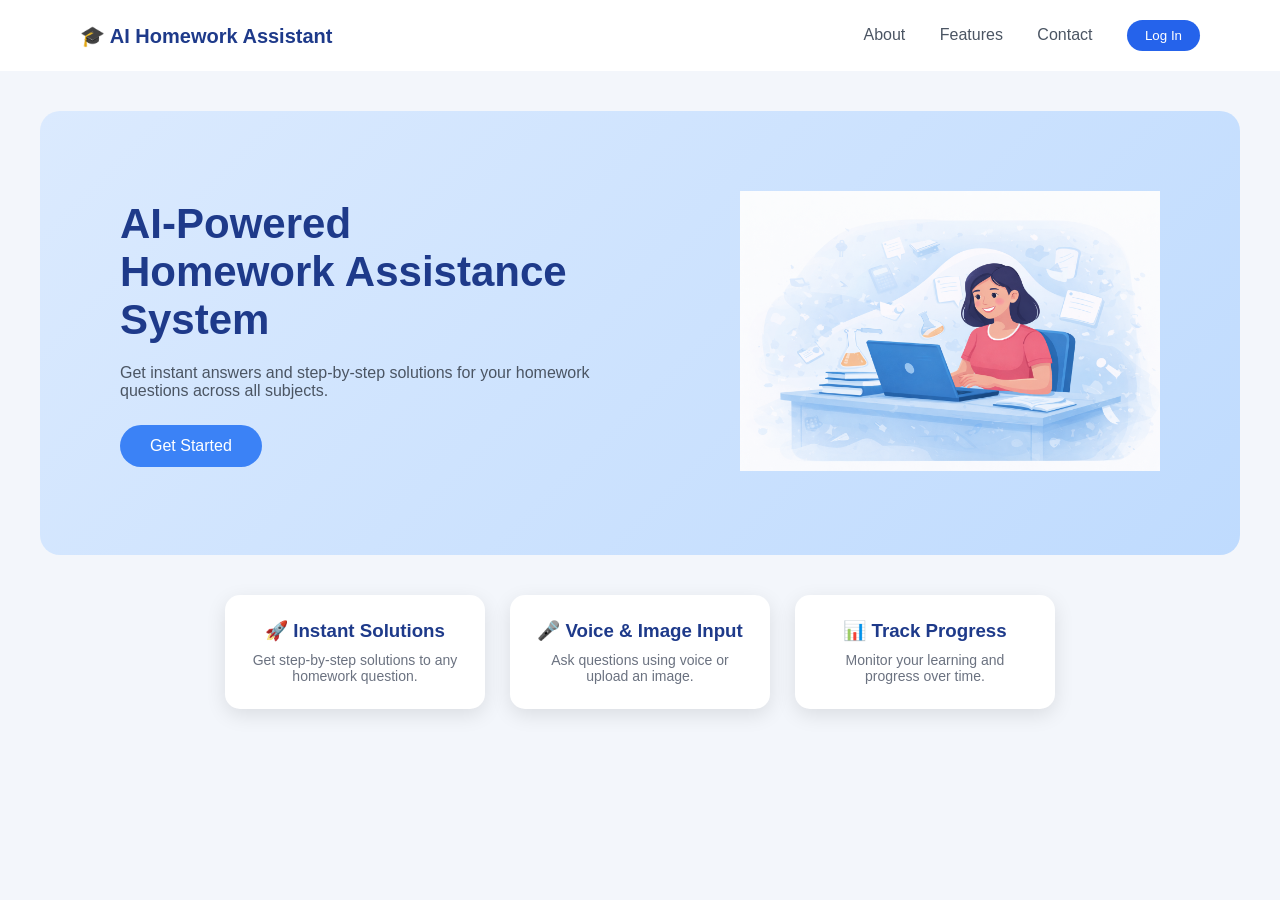
==== frontend/index.html @ ed2a86f0 "first commit" ====
<!DOCTYPE html>
<html lang="en">
<head>
<meta charset="UTF-8">
<title>AI Homework Assistant</title>
<link rel="stylesheet" href="css/style.css">
</head>

<body>

<!-- Navbar -->

<header class="navbar">

<div class="logo">🎓 AI Homework Assistant</div>

<nav>
<a href="#">About</a>
<a href="#">Features</a>
<a href="#">Contact</a>
<button onclick="location.href='login.html'">Log In</button>
</nav>

</header>


<!-- Hero Section -->

<section class="hero">

<div class="hero-left">

<h1>AI-Powered <br> Homework Assistance <br> System</h1>

<p>
Get instant answers and step-by-step solutions
for your homework questions across all subjects.
</p>

<button class="start-btn" onclick="location.href='signup.html'">
Get Started
</button>

</div>


<div class="hero-right">

<img src="images/background.png" alt="student">

</div>

</section>



<!-- Feature Cards -->

<section class="features">

<div class="card">

<h3>🚀 Instant Solutions</h3>

<p>Get step-by-step solutions to any homework question.</p>

</div>

<div class="card">

<h3>🎤 Voice & Image Input</h3>

<p>Ask questions using voice or upload an image.</p>

</div>

<div class="card">

<h3>📊 Track Progress</h3>

<p>Monitor your learning and progress over time.</p>

</div>

</section>


</body>
</html>
---- frontend/css/style.css ----
*{
margin:0;
padding:0;
box-sizing:border-box;
font-family: "Segoe UI", sans-serif;
}

body{
background:#f3f6fb;
}


/* NAVBAR */

.navbar{

display:flex;
justify-content:space-between;
align-items:center;

padding:20px 80px;

background:white;

}

.logo{

font-size:20px;
font-weight:bold;
color:#1e3a8a;

}

.navbar nav a{

margin-right:30px;
text-decoration:none;
color:#4b5563;
font-weight:500;

}

.navbar button{

padding:8px 18px;
background:#2563eb;
color:white;
border:none;
border-radius:20px;
cursor:pointer;

}


/* HERO */

.hero{

display:flex;
justify-content:space-between;
align-items:center;

padding:80px;

background:linear-gradient(135deg,#dbeafe,#bfdbfe);

border-radius:20px;

margin:40px;

}


.hero-left{

max-width:500px;

}


.hero-left h1{

font-size:42px;
color:#1e3a8a;
margin-bottom:20px;

}


.hero-left p{

color:#4b5563;
margin-bottom:25px;

}


.start-btn{

padding:12px 30px;

background:#3b82f6;

color:white;

border:none;

border-radius:25px;

font-size:16px;

cursor:pointer;

}


/* HERO IMAGE */

.hero-right img{

width:420px;

}


/* FEATURES */

.features{

display:flex;

justify-content:center;

gap:25px;

margin:40px;

}


.card{

background:white;

padding:25px;

border-radius:15px;

width:260px;

text-align:center;

box-shadow:0 6px 20px rgba(0,0,0,0.1);

}


.card h3{

margin-bottom:10px;
color:#1e3a8a;

}


.card p{

color:#6b7280;
font-size:14px;

}
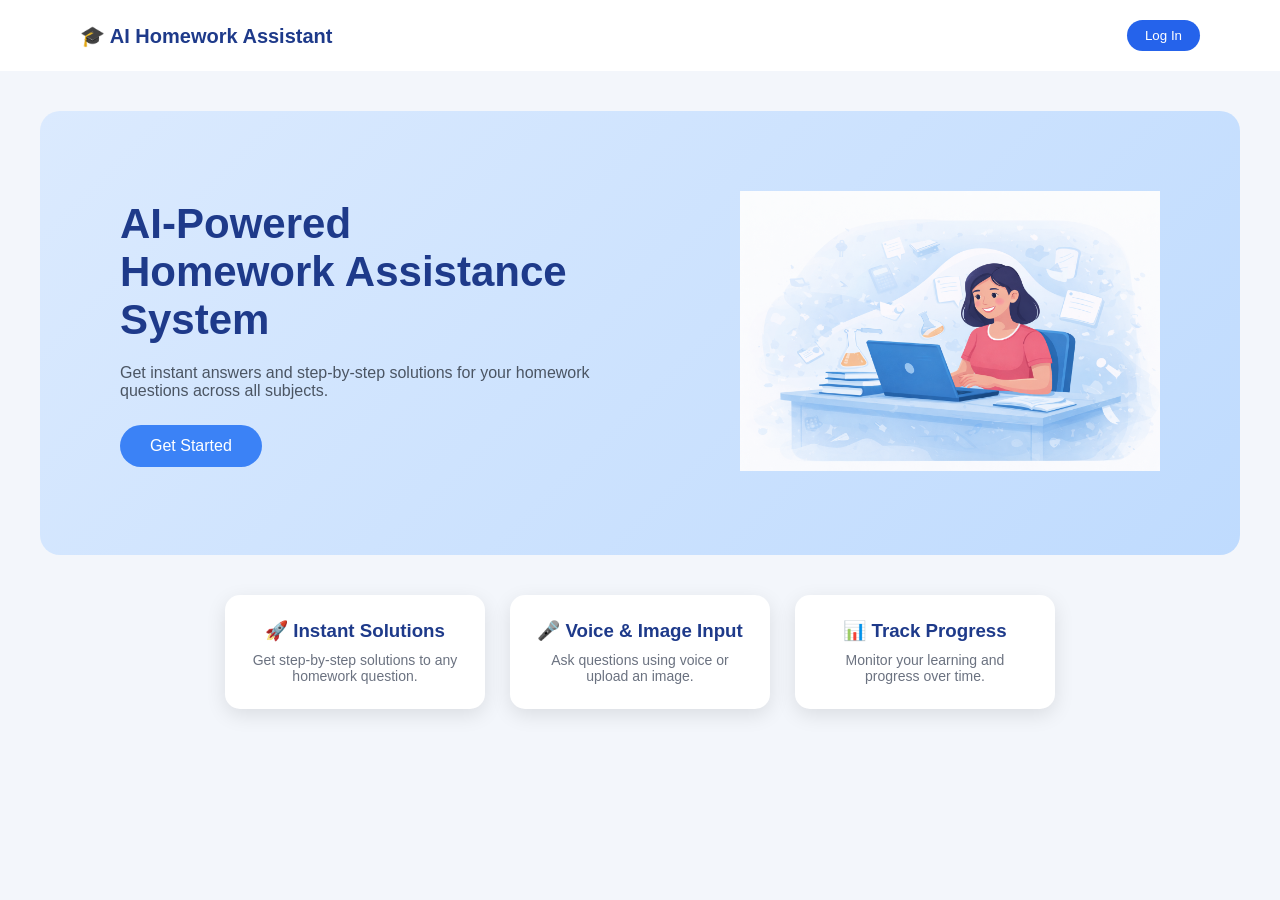
==== commit a9c21a19: "changes done" ====
--- a/frontend/index.html
+++ b/frontend/index.html
@@ -15,9 +15,6 @@
 <div class="logo">🎓 AI Homework Assistant</div>
 
 <nav>
-<a href="#">About</a>
-<a href="#">Features</a>
-<a href="#">Contact</a>
 <button onclick="location.href='login.html'">Log In</button>
 </nav>
 
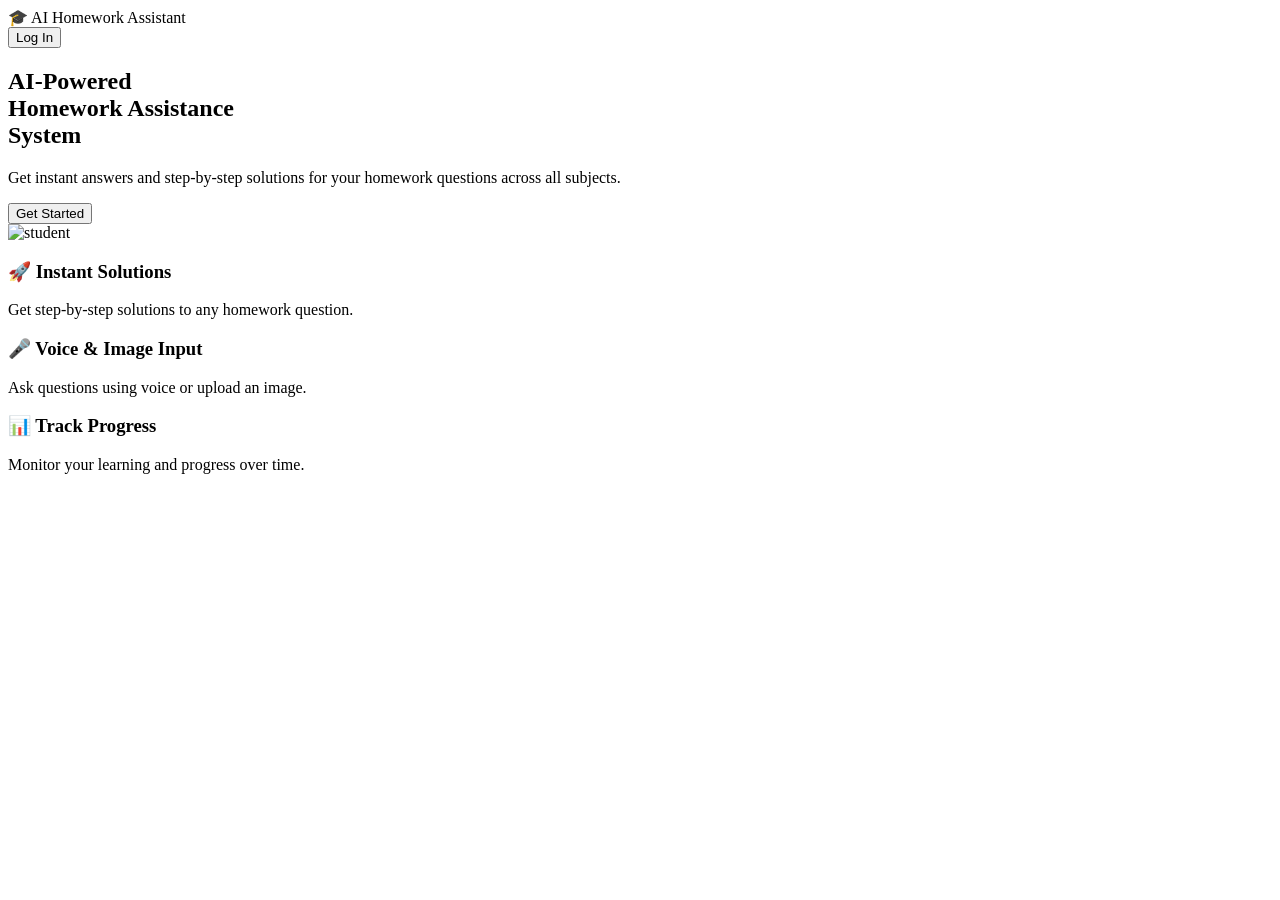
==== commit 810a29d9: "update" ====
--- a/frontend/index.html
+++ b/frontend/index.html
@@ -1,86 +1,59 @@
 <!DOCTYPE html>
 <html lang="en">
 <head>
-<meta charset="UTF-8">
-<title>AI Homework Assistant</title>
-<link rel="stylesheet" href="css/style.css">
+  <meta charset="UTF-8">
+  <title>AI Homework Assistant</title>
+  <link rel="stylesheet" href="/static/css/style.css">
 </head>
 
 <body>
 
-<!-- Navbar -->
+  <!-- Navbar -->
+  <header class="navbar">
+    <div class="logo">🎓 AI Homework Assistant</div>
 
-<header class="navbar">
+    <nav>
+      <button onclick="location.href='/static/login.html'">Log In</button>
+    </nav>
+  </header>
 
-<div class="logo">🎓 AI Homework Assistant</div>
+  <!-- Hero Section -->
+  <section class="hero">
+    <div class="hero-left">
+      <h1>AI-Powered <br> Homework Assistance <br> System</h1>
 
-<nav>
-<button onclick="location.href='login.html'">Log In</button>
-</nav>
+      <p>
+        Get instant answers and step-by-step solutions
+        for your homework questions across all subjects.
+      </p>
 
-</header>
+      <button class="start-btn" onclick="location.href='/static/signup.html'">
+        Get Started
+      </button>
+    </div>
 
+    <div class="hero-right">
+      <img src="/static/images/background.png" alt="student">
+    </div>
+  </section>
 
-<!-- Hero Section -->
+  <!-- Feature Cards -->
+  <section class="features">
+    <div class="card">
+      <h3>🚀 Instant Solutions</h3>
+      <p>Get step-by-step solutions to any homework question.</p>
+    </div>
 
-<section class="hero">
+    <div class="card">
+      <h3>🎤 Voice & Image Input</h3>
+      <p>Ask questions using voice or upload an image.</p>
+    </div>
 
-<div class="hero-left">
-
-<h1>AI-Powered <br> Homework Assistance <br> System</h1>
-
-<p>
-Get instant answers and step-by-step solutions
-for your homework questions across all subjects.
-</p>
-
-<button class="start-btn" onclick="location.href='signup.html'">
-Get Started
-</button>
-
-</div>
-
-
-<div class="hero-right">
-
-<img src="images/background.png" alt="student">
-
-</div>
-
-</section>
-
-
-
-<!-- Feature Cards -->
-
-<section class="features">
-
-<div class="card">
-
-<h3>🚀 Instant Solutions</h3>
-
-<p>Get step-by-step solutions to any homework question.</p>
-
-</div>
-
-<div class="card">
-
-<h3>🎤 Voice & Image Input</h3>
-
-<p>Ask questions using voice or upload an image.</p>
-
-</div>
-
-<div class="card">
-
-<h3>📊 Track Progress</h3>
-
-<p>Monitor your learning and progress over time.</p>
-
-</div>
-
-</section>
-
+    <div class="card">
+      <h3>📊 Track Progress</h3>
+      <p>Monitor your learning and progress over time.</p>
+    </div>
+  </section>
 
 </body>
 </html>
